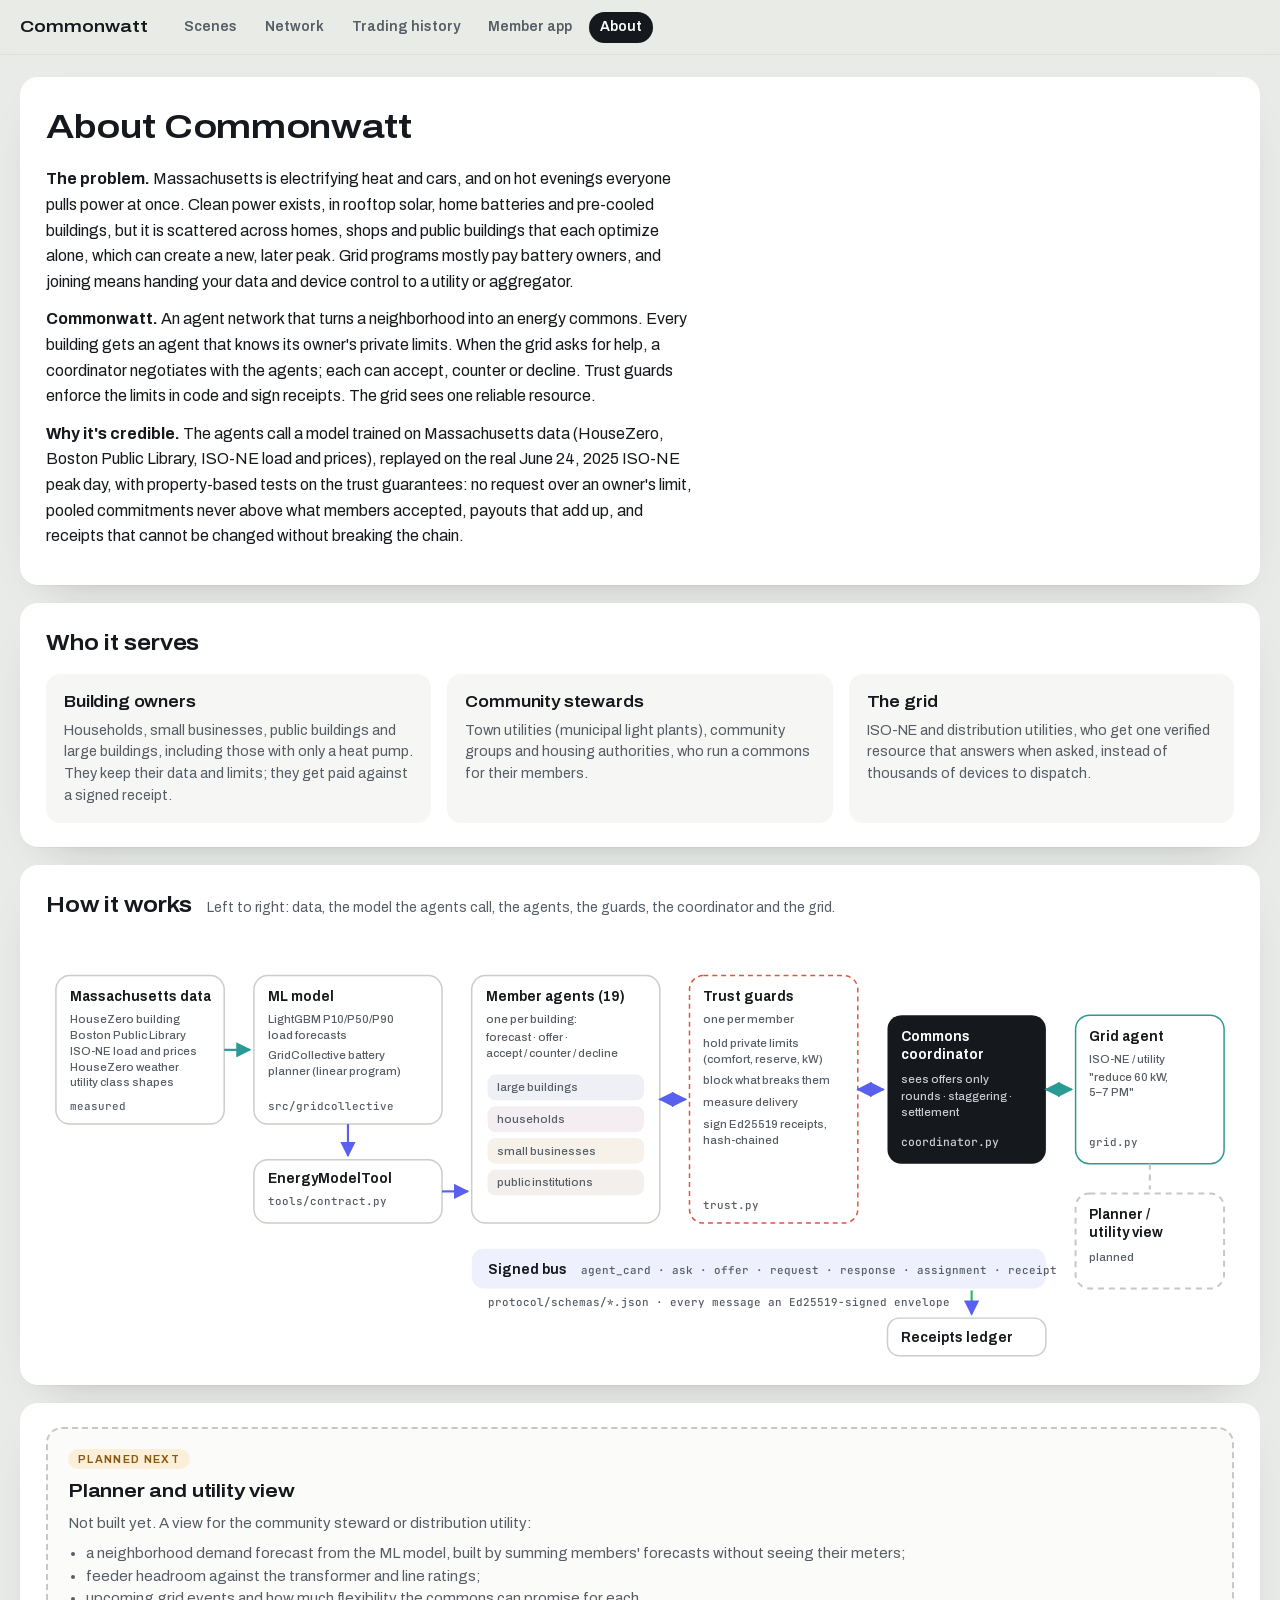
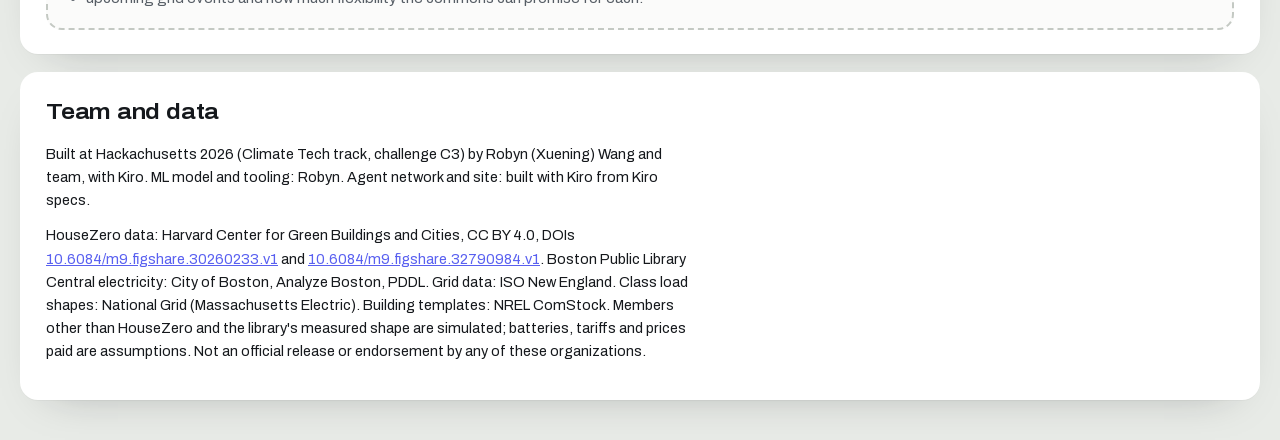
==== app/about.html @ db730e11 "Spec task 9: About page with problem, architecture diagram (inline SVG), planned-next card and credi" ====
<!doctype html>
<html lang="en">
<head>
<meta charset="utf-8">
<meta name="viewport" content="width=device-width, initial-scale=1">
<title>Commonwatt · About</title>
<link rel="stylesheet" href="story.css">
<script src="nav.js"></script>
<style>
.prose { max-width:72ch; font-size:16px; line-height:1.6; }
.prose p { margin:0 0 12px; }
.three { display:grid; grid-template-columns:repeat(3, 1fr); gap:16px; }
.three div { background:#f6f7f5; border-radius:14px; padding:16px 18px; }
.three h3 { font-size:16px; margin-bottom:6px; }
.three p { margin:0; color:var(--ink-2); font-size:14.5px; }
.arch { width:100%; height:auto; display:block; }
.arch .box { fill:#fff; stroke:#c9cec8; stroke-width:1.5; }
.arch .boxk { fill:#15181c; }
.arch .t { font:650 14px var(--display); fill:var(--ink); }
.arch .tk { font:650 14px var(--display); fill:#fff; }
.arch .s { font:500 11.5px var(--display); fill:var(--ink-2); }
.arch .sk { font:500 11.5px var(--display); fill:#c9cdd2; }
.arch .m { font:500 11px var(--mono); fill:var(--ink-2); }
.arch .link { fill:none; stroke-width:2.2; }
.arch .dash { stroke-dasharray:6 5; }
.planned { border:2px dashed #c4c9c3; border-radius:16px; padding:18px 20px; background:#fbfbfa; }
.planned .tag { display:inline-block; font:650 11px var(--display); letter-spacing:.12em; text-transform:uppercase; color:#8a5a12; background:#fbefd9; border-radius:999px; padding:4px 10px; margin-bottom:8px; }
.planned ul { margin:8px 0 0; padding-left:18px; color:var(--ink-2); }
.diagram-scroll { overflow-x:auto; }
.diagram-scroll svg { min-width:860px; }
@media (max-width:900px) { .three { grid-template-columns:1fr; } }
</style>
</head>
<body>
<div class="wrap">
  <section class="card">
    <h1 style="font-size:clamp(24px,3vw,34px);font-weight:640;font-stretch:115%;margin-bottom:14px">About Commonwatt</h1>
    <div class="prose">
      <p><b>The problem.</b> Massachusetts is electrifying heat and cars, and on hot evenings everyone pulls power at once.
        Clean power exists, in rooftop solar, home batteries and pre-cooled buildings, but it is scattered across homes,
        shops and public buildings that each optimize alone, which can create a new, later peak. Grid programs mostly pay
        battery owners, and joining means handing your data and device control to a utility or aggregator.</p>
      <p><b>Commonwatt.</b> An agent network that turns a neighborhood into an energy commons. Every building gets an agent
        that knows its owner's private limits. When the grid asks for help, a coordinator negotiates with the agents; each
        can accept, counter or decline. Trust guards enforce the limits in code and sign receipts. The grid sees one
        reliable resource.</p>
      <p><b>Why it's credible.</b> The agents call a model trained on Massachusetts data (HouseZero, Boston Public Library,
        ISO-NE load and prices), replayed on the real June 24, 2025 ISO-NE peak day, with property-based tests on the trust
        guarantees: no request over an owner's limit, pooled commitments never above what members accepted, payouts that
        add up, and receipts that cannot be changed without breaking the chain.</p>
    </div>
  </section>

  <section class="card">
    <div class="sec-head"><h2>Who it serves</h2></div>
    <div class="three">
      <div><h3>Building owners</h3><p>Households, small businesses, public buildings and large buildings, including those with only a heat pump. They keep their data and limits; they get paid against a signed receipt.</p></div>
      <div><h3>Community stewards</h3><p>Town utilities (municipal light plants), community groups and housing authorities, who run a commons for their members.</p></div>
      <div><h3>The grid</h3><p>ISO-NE and distribution utilities, who get one verified resource that answers when asked, instead of thousands of devices to dispatch.</p></div>
    </div>
  </section>

  <section class="card" aria-labelledby="archTitle">
    <div class="sec-head"><h2 id="archTitle">How it works</h2><p>Left to right: data, the model the agents call, the agents, the guards, the coordinator and the grid.</p></div>
    <div class="diagram-scroll">
    <svg class="arch" viewBox="0 0 1200 430" role="img" aria-labelledby="archDesc">
      <desc id="archDesc">Architecture: Massachusetts data feeds the ML model (LightGBM forecasts and the GridCollective battery planner). Member agents call it through the EnergyModelTool contract. Each member agent sits behind a trust guard that holds private limits and signs hash-chained receipts. Guards talk to the commons coordinator, which answers the grid agent's asks. All messages travel on a signed bus as seven protocol messages; receipts go to a ledger. A planned planner and utility view is shown dashed.</desc>
      <defs>
        <marker id="ar" viewBox="0 0 10 10" refX="9" refY="5" markerWidth="7" markerHeight="7" orient="auto-start-reverse"><path d="M0 0L10 5L0 10z" fill="#5960f0"/></marker>
        <marker id="ag" viewBox="0 0 10 10" refX="9" refY="5" markerWidth="7" markerHeight="7" orient="auto-start-reverse"><path d="M0 0L10 5L0 10z" fill="#2a9a95"/></marker>
      </defs>
      <!-- data -->
      <rect class="box" x="10" y="40" width="170" height="150" rx="14"/>
      <text class="t" x="24" y="66">Massachusetts data</text>
      <text class="s" x="24" y="88">HouseZero building</text><text class="s" x="24" y="104">Boston Public Library</text>
      <text class="s" x="24" y="120">ISO-NE load and prices</text><text class="s" x="24" y="136">HouseZero weather</text>
      <text class="s" x="24" y="152">utility class shapes</text>
      <text class="m" x="24" y="176">measured</text>
      <!-- model -->
      <rect class="box" x="210" y="40" width="190" height="150" rx="14"/>
      <text class="t" x="224" y="66">ML model</text>
      <text class="s" x="224" y="88">LightGBM P10/P50/P90</text><text class="s" x="224" y="104">load forecasts</text>
      <text class="s" x="224" y="124">GridCollective battery</text><text class="s" x="224" y="140">planner (linear program)</text>
      <text class="m" x="224" y="176">src/gridcollective</text>
      <!-- contract -->
      <rect class="box" x="210" y="226" width="190" height="64" rx="14"/>
      <text class="t" x="224" y="250">EnergyModelTool</text>
      <text class="m" x="224" y="272">tools/contract.py</text>
      <!-- members -->
      <rect class="box" x="430" y="40" width="190" height="250" rx="14"/>
      <text class="t" x="444" y="66">Member agents (19)</text>
      <text class="s" x="444" y="88">one per building:</text>
      <text class="s" x="444" y="106">forecast · offer ·</text><text class="s" x="444" y="122">accept / counter / decline</text>
      <g transform="translate(446 140)">
        <rect x="0" y="0" width="158" height="26" rx="8" fill="#eef0f6"/><text class="s" x="10" y="17">large buildings</text>
        <rect x="0" y="32" width="158" height="26" rx="8" fill="#f4eef2"/><text class="s" x="10" y="49">households</text>
        <rect x="0" y="64" width="158" height="26" rx="8" fill="#f6f2ea"/><text class="s" x="10" y="81">small businesses</text>
        <rect x="0" y="96" width="158" height="26" rx="8" fill="#f2efec"/><text class="s" x="10" y="113">public institutions</text>
      </g>
      <!-- guards -->
      <rect class="box" x="650" y="40" width="170" height="250" rx="14" style="stroke:#dd5541;stroke-dasharray:5 4"/>
      <text class="t" x="664" y="66">Trust guards</text>
      <text class="s" x="664" y="88">one per member</text>
      <text class="s" x="664" y="112">hold private limits</text><text class="s" x="664" y="128">(comfort, reserve, kW)</text>
      <text class="s" x="664" y="150">block what breaks them</text>
      <text class="s" x="664" y="172">measure delivery</text>
      <text class="s" x="664" y="194">sign Ed25519 receipts,</text><text class="s" x="664" y="210">hash-chained</text>
      <text class="m" x="664" y="276">trust.py</text>
      <!-- coordinator -->
      <rect class="boxk" x="850" y="80" width="160" height="150" rx="14"/>
      <text class="tk" x="864" y="106">Commons</text><text class="tk" x="864" y="124">coordinator</text>
      <text class="sk" x="864" y="148">sees offers only</text>
      <text class="sk" x="864" y="166">rounds · staggering ·</text><text class="sk" x="864" y="182">settlement</text>
      <text class="sk" x="864" y="212" style="font-family:var(--mono)">coordinator.py</text>
      <!-- grid -->
      <rect class="box" x="1040" y="80" width="150" height="150" rx="14" style="stroke:#2a9a95"/>
      <text class="t" x="1054" y="106">Grid agent</text>
      <text class="s" x="1054" y="128">ISO-NE / utility</text>
      <text class="s" x="1054" y="146">"reduce 60 kW,</text><text class="s" x="1054" y="162">5–7 PM"</text>
      <text class="m" x="1054" y="212">grid.py</text>
      <!-- arrows -->
      <path class="link" stroke="#2a9a95" d="M180 115 H206" marker-end="url(#ag)"/>
      <path class="link" stroke="#5960f0" d="M305 190 V222" marker-end="url(#ar)"/>
      <path class="link" stroke="#5960f0" d="M400 258 H426" marker-end="url(#ar)"/>
      <path class="link" stroke="#5960f0" d="M620 165 H646" marker-start="url(#ar)" marker-end="url(#ar)"/>
      <path class="link" stroke="#5960f0" d="M820 155 H846" marker-start="url(#ar)" marker-end="url(#ar)"/>
      <path class="link" stroke="#2a9a95" d="M1010 155 H1036" marker-start="url(#ag)" marker-end="url(#ag)"/>
      <!-- bus and ledger -->
      <rect x="430" y="316" width="580" height="40" rx="12" fill="#eef0fe"/>
      <text class="t" x="446" y="341">Signed bus</text>
      <text class="m" x="540" y="341">agent_card · ask · offer · request · response · assignment · receipt</text>
      <text class="m" x="446" y="374">protocol/schemas/*.json · every message an Ed25519-signed envelope</text>
      <rect class="box" x="850" y="386" width="160" height="38" rx="12"/>
      <text class="t" x="864" y="410">Receipts ledger</text>
      <path class="link" stroke="#2db862" d="M935 358 V382" marker-end="url(#ar)"/>
      <!-- planned -->
      <rect x="1040" y="260" width="150" height="96" rx="14" fill="none" stroke="#c4c9c3" stroke-width="2" class="dash"/>
      <text class="t" x="1054" y="286">Planner /</text><text class="t" x="1054" y="304">utility view</text>
      <text class="s" x="1054" y="328">planned</text>
      <path class="link dash" stroke="#c4c9c3" d="M1115 230 V256"/>
    </svg>
    </div>
  </section>

  <section class="card">
    <div class="planned">
      <span class="tag">Planned next</span>
      <h2 style="font-size:19px">Planner and utility view</h2>
      <p style="margin:6px 0 0;color:var(--ink-2)">Not built yet. A view for the community steward or distribution utility:</p>
      <ul>
        <li>a neighborhood demand forecast from the ML model, built by summing members' forecasts without seeing their meters;</li>
        <li>feeder headroom against the transformer and line ratings;</li>
        <li>upcoming grid events and how much flexibility the commons can promise for each.</li>
      </ul>
    </div>
  </section>

  <section class="card">
    <div class="sec-head"><h2>Team and data</h2></div>
    <div class="prose" style="font-size:14.5px">
      <p>Built at Hackachusetts 2026 (Climate Tech track, challenge C3) by Robyn (Xuening) Wang and team, with Kiro.
        ML model and tooling: Robyn. Agent network and site: built with Kiro from Kiro specs.</p>
      <p>HouseZero data: Harvard Center for Green Buildings and Cities, CC BY 4.0, DOIs
        <a href="https://doi.org/10.6084/m9.figshare.30260233.v1">10.6084/m9.figshare.30260233.v1</a> and
        <a href="https://doi.org/10.6084/m9.figshare.32790984.v1">10.6084/m9.figshare.32790984.v1</a>.
        Boston Public Library Central electricity: City of Boston, Analyze Boston, PDDL. Grid data: ISO New England.
        Class load shapes: National Grid (Massachusetts Electric). Building templates: NREL ComStock.
        Members other than HouseZero and the library's measured shape are simulated; batteries, tariffs and prices paid
        are assumptions. Not an official release or endorsement by any of these organizations.</p>
    </div>
  </section>
</div>
</body>
</html>
---- app/story.css ----
@font-face { font-family: "Archivo"; src: url("vendor/fonts/archivo-vf.woff2") format("woff2");
  font-weight: 400 700; font-stretch: 62% 125%; font-display: swap; }
@font-face { font-family: "JetBrains Mono"; src: url("vendor/fonts/jetbrains-mono-vf.woff2") format("woff2");
  font-weight: 400 700; font-display: swap; }

:root {
  --page:#e8ebe7; --card:#ffffff; --ink:#15181c; --ink-2:#565d65; --ink-3:#8a9097; --hair:#dde1dc;
  --solar:#2db862; --battery:#e09a2c; --grid:#2a9a95; --strain:#dd5541; --signal:#5960f0;
  --k-large:#7f93ad; --k-household:#b48aa6; --k-small:#c8ad7a; --k-public:#94877a;
  --display:"Archivo","Helvetica Neue",Arial,sans-serif;
  --mono:"JetBrains Mono",ui-monospace,"SF Mono",Menlo,Consolas,monospace;
  --shadow:0 1px 0 rgba(20,24,28,.03), 0 18px 44px -30px rgba(20,24,28,.35);
  /* clay materials */
  --ft:#ffffff; --fl:#ebece9; --fr:#d9dcd8; --edge:rgba(21,24,28,.14); --roofA:#e2e4e0; --roofB:#f4f5f2;
  --pv:#2a2e35; --pvedge:#4b525c; --win:#cdd4d9; --glass:#bcc5cb; --door:#b9c0c5; --eqt:#fbfbfa; --eql:#e5e7e3;
  --eqr:#cfd2ce; --fan:#9ea5ab; --awning:#c9d0c9;
  color-scheme: light;
}
* { box-sizing: border-box; }
html { -webkit-text-size-adjust: 100%; }
body { margin:0; background:var(--page); color:var(--ink); font:15px/1.5 var(--display); }
.wrap { max-width:1280px; margin:0 auto; padding:22px 20px 40px; display:grid; gap:18px; }
h1, h2, h3 { font-stretch:112%; letter-spacing:-.01em; margin:0; }
h2 { font-size:22px; font-weight:650; }
h3 { font-size:14px; font-weight:620; }
.mono, code, pre { font-family:var(--mono); }
code { font-size:.92em; background:#f2f4f1; border-radius:5px; padding:1px 5px; }
a { color:var(--signal); }
:focus-visible { outline:2px solid var(--signal); outline-offset:2px; border-radius:4px; }
.card { background:var(--card); border-radius:18px; padding:24px 26px; box-shadow:var(--shadow); min-width:0; }
.sec-head { display:flex; flex-wrap:wrap; align-items:baseline; gap:4px 16px; margin-bottom:14px; }
.sec-head p { margin:0; color:var(--ink-2); font-size:14px; }
.sub { color:var(--ink-3); font-weight:500; font-size:12px; margin-left:6px; font-stretch:100%; }
.pill { display:inline-block; font:500 11px/1 var(--mono); padding:4px 8px; border-radius:999px; vertical-align:middle; white-space:nowrap; }
.pill.measured { background:#e3f5ea; color:#1d7a43; }
.pill.simulated { background:#e9eafe; color:#3f45c2; }
.pill.assumption { background:#fbefd9; color:#8a5a12; }
.sr-note { position:absolute; width:1px; height:1px; overflow:hidden; clip:rect(0 0 0 0); white-space:nowrap; }

/* top bar */
.top { display:flex; flex-wrap:wrap; align-items:center; gap:10px 14px; }
.brand { font-size:24px; font-weight:680; font-stretch:118%; letter-spacing:-.02em; margin-right:6px; }
.chips { display:flex; flex-wrap:wrap; gap:6px; }
.chip { background:#fff; border-radius:999px; padding:5px 11px; font-size:12.5px; color:var(--ink-2); box-shadow:0 1px 2px rgba(20,24,28,.06); }
.chip b { color:var(--ink); font-weight:600; }
.story-link { margin-left:auto; font-weight:600; font-size:14px; text-decoration:none; background:var(--ink); color:#fff; padding:8px 14px; border-radius:999px; }

/* hero */
.hero h1 { font-size:clamp(24px, 3.2vw, 38px); line-height:1.12; font-weight:640; font-stretch:115%; max-width:36ch; text-wrap:balance; }
.hero-stats { display:grid; grid-template-columns:repeat(3, 1fr); gap:16px; margin-top:22px; }
.stat { background:#f6f7f5; border-radius:14px; padding:16px 18px 14px; }
.stat .num { font:650 clamp(30px, 4vw, 44px)/1.05 var(--mono); letter-spacing:-.02em; }
.stat .num .unit { font-size:.5em; font-weight:500; color:var(--ink-2); margin-left:4px; }
.stat .num .arrow { color:var(--ink-3); font-weight:400; margin:0 .15em; }
.stat .lab { margin-top:6px; font-weight:600; }
.stat p { margin:4px 0 10px; color:var(--ink-2); font-size:14px; }
.stat.s1 .num { color:var(--solar); } .stat.s2 .num .from { color:var(--strain); } .stat.s2 .num .to { color:var(--solar); }

/* context strip */
.strip { padding:16px 22px; }
.strip-head { display:flex; flex-wrap:wrap; align-items:baseline; gap:4px 16px; }
.strip-head h2 { font-size:16px; }
.strip-head p { margin:0; color:var(--ink-2); font-size:13.5px; }
.sparks { display:grid; grid-template-columns:repeat(3, 1fr); gap:16px; margin-top:10px; }
.spark { display:grid; gap:2px; }
.spark .t { font-size:12.5px; color:var(--ink-2); display:flex; gap:8px; align-items:center; flex-wrap:wrap; }
.spark .v { font:600 15px var(--mono); }
.spark svg { width:100%; height:46px; display:block; }

/* main chart */
.chart-fig { margin:0; }
.main-chart { height:400px; overflow:hidden; }
.legend-row { display:flex; flex-wrap:wrap; gap:8px 18px; font-size:13px; color:var(--ink-2); margin-top:6px; }
.legend-row span::before { content:""; display:inline-block; width:22px; height:0; border-top:3px solid currentColor; margin-right:7px; vertical-align:middle; }
.legend-row .alone { color:var(--strain); } .legend-row .net { color:var(--solar); }
.legend-row .ref { color:var(--ink-3); } .legend-row .ref::before { border-top-style:dotted; border-top-width:2px; }
.legend-row .win::before { border-top:10px solid rgba(45,184,98,.14); width:16px; }
.legend-row .tou::before { border-top:4px solid rgba(221,85,65,.35); width:16px; }
.legend-row b { color:var(--ink); font-weight:600; }

/* replay */
.replay-grid { display:grid; grid-template-columns:minmax(0, 3fr) minmax(0, 2fr); gap:18px; }
.stage-wrap { background:#f6f7f5; border-radius:14px; padding:6px; }
#stage { width:100%; height:auto; display:block; }
.state-legend { display:flex; flex-wrap:wrap; gap:6px 12px; padding:4px 10px 8px; font-size:12px; color:var(--ink-2); }
.state-legend i { display:inline-block; width:11px; height:11px; border-radius:50%; border:2.5px solid; margin-right:5px; vertical-align:-1px; background:#fff; }
.happening { display:flex; flex-direction:column; gap:12px; min-width:0; }
.hap-clock { display:flex; gap:10px; align-items:baseline; font:500 13px var(--mono); color:var(--ink-3); }
.hap-clock #hapClock { font:600 22px var(--mono); color:var(--ink); }
.hap-sentence { font-size:19px; line-height:1.3; font-weight:600; min-height:2.6em; text-wrap:pretty; }
.hap-cards { display:grid; gap:10px; }
.kcard { display:grid; grid-template-columns:54px 1fr; gap:4px 12px; padding:12px 14px; border-radius:12px; background:#fff; border:1px solid var(--hair); box-shadow:0 10px 24px -20px rgba(20,24,28,.5); }
.kcard.old { opacity:.55; box-shadow:none; }
.kcard svg { grid-row:span 3; width:54px; height:46px; }
.kcard .kt { font-size:11px; font-weight:650; letter-spacing:.1em; text-transform:uppercase; }
.kcard .kh { font-weight:620; font-size:15px; line-height:1.3; }
.kcard .kw { font-size:13.5px; color:var(--ink-2); }
.kcard.counter .kt { color:#a86b10; } .kcard.decline .kt, .kcard.blocked .kt { color:var(--strain); }
.kcard.private .kt { color:var(--ink-2); } .kcard.join .kt, .kcard.ask .kt { color:var(--signal); }
.kcard.committed .kt, .kcard.receipts .kt { color:#1d8a4a; }
.pooled { margin-top:16px; }
.pooled-head { display:flex; justify-content:space-between; font-size:13px; font-weight:600; margin-bottom:6px; }
.pooled-bar { position:relative; height:22px; border-radius:8px; background:#eef0ed; overflow:visible; }
.pooled-fill { position:absolute; inset:0 auto 0 0; display:flex; border-radius:8px; overflow:hidden; width:100%; }
.pooled-fill i { display:block; height:100%; transition:width .5s ease; border-right:1px solid rgba(255,255,255,.7); }
.ptick { position:absolute; top:-5px; bottom:-5px; width:0; border-left:1.5px solid var(--ink); }
.ptick span { position:absolute; left:4px; white-space:nowrap; font:500 10.5px var(--mono); color:var(--ink-2); }
.ptick span.end { left:auto; right:4px; }
.ptick.target { border-left:2px dashed var(--ink-3); }
#pooledTicks { position:absolute; inset:0; }
.pooled-legend { display:flex; flex-wrap:wrap; gap:4px 14px; font-size:12px; color:var(--ink-2); margin-top:52px; }
.pooled-legend i { display:inline-block; width:10px; height:10px; border-radius:3px; margin-right:5px; vertical-align:-1px; }
.timeline { margin-top:14px; display:grid; gap:10px; }
.controls { display:flex; flex-wrap:wrap; gap:8px; align-items:center; }
.controls button, .controls select { font:600 13.5px var(--display); color:var(--ink); background:#fff; border:1px solid #cfd4ce; border-radius:999px; padding:7px 14px; cursor:pointer; }
.controls button.primary { background:var(--ink); color:#fff; border-color:var(--ink); min-width:80px; }
.controls .speed { font-size:13px; color:var(--ink-2); display:flex; gap:6px; align-items:center; }
.controls #bEnd { margin-left:auto; }
.scrub { position:relative; }
.scrub input[type=range] { width:100%; accent-color:var(--ink); margin:0; }
.chap-ticks { position:relative; height:8px; margin:0 8px; }
.chap-ticks i { position:absolute; top:0; width:2px; height:8px; background:var(--ink-3); transform:translateX(-1px); }
.chapters { display:grid; grid-template-columns:repeat(auto-fit, minmax(92px, 1fr)); gap:6px; margin-top:6px; }
.chap { font:600 12px/1.2 var(--display); color:var(--ink-2); background:#f6f7f5; border:1px solid transparent; border-radius:10px; padding:6px 8px; cursor:pointer; text-align:left; }
.chap:hover { border-color:#cfd4ce; }
.chap.on { color:#fff; background:var(--ink); }
.chap .ct { display:block; font:500 10.5px var(--mono); color:inherit; opacity:.75; margin-top:2px; }
.fulllog { margin-top:14px; border-top:1px solid var(--hair); padding-top:10px; }
.fulllog summary { cursor:pointer; font-weight:600; font-size:14px; }
.filter { display:block; margin:10px 0; font-size:13px; color:var(--ink-2); }
.lgroup h4 { margin:12px 0 4px; font-size:12px; letter-spacing:.08em; text-transform:uppercase; color:var(--ink-3); }
.lrow { display:grid; grid-template-columns:46px 92px minmax(0, 1fr) 120px; gap:8px; align-items:baseline; font:12px/1.5 var(--mono); padding:2px 0; border-bottom:1px solid #f0f2ef; }
.lrow .ty { font-size:10.5px; padding:1px 6px; border-radius:6px; background:#f0f2ef; color:var(--ink-2); text-align:center; }
.lrow .ty.counter { background:#fbefd9; color:#8a5a12; } .lrow .ty.blocked, .lrow .ty.decline { background:#fbe3df; color:#a8321f; }
.lrow .ty.accept, .lrow .ty.receipt, .lrow .ty.pooled { background:#e3f5ea; color:#1d7a43; }
.lrow .ty.join, .lrow .ty.ask { background:#e9eafe; color:#3f45c2; }
.lrow .tx { overflow-wrap:anywhere; } .lrow .sg { color:var(--ink-3); overflow:hidden; text-overflow:ellipsis; }

/* stage svg */
#stage .clabel { font:650 12px var(--display); fill:var(--ink-2); letter-spacing:.06em; text-transform:uppercase; }
#stage .mlabel { font:500 11px var(--mono); fill:var(--ink-2); text-anchor:middle; }
#stage .nlabel { font:600 12px var(--display); fill:var(--ink); text-anchor:middle; }
#stage .nsub { font:500 10px var(--mono); fill:var(--ink-3); text-anchor:middle; }
#stage .ring { fill:#fff; stroke:#c4c9c3; stroke-width:2.5; transition:stroke .35s ease; }
#stage .ring.offered { stroke:var(--signal); } #stage .ring.accepted { stroke:var(--solar); }
#stage .ring.countered { stroke:var(--battery); } #stage .ring.declined { stroke:#a4aaa3; }
#stage .ring.blocked { stroke:var(--strain); stroke-width:3.5; }
#stage .guard { fill:none; stroke:transparent; stroke-width:1.5; stroke-dasharray:3 3; }
#stage .guard.private { stroke:#8a9097; } #stage .guard.blocked { stroke:var(--strain); stroke-dasharray:none; stroke-width:2; }
#stage .slash { stroke:#a4aaa3; stroke-width:2.5; stroke-linecap:round; }
#stage .badge rect { fill:var(--solar); } #stage .badge text { font:700 9px var(--mono); fill:#fff; text-anchor:middle; }
#stage .member { transition:opacity .4s ease; }
#stage .member.hidden { opacity:0; }
#stage .member.pop { animation:pop .7s cubic-bezier(.2,1.5,.4,1) both; }
#stage .arc { fill:none; stroke-width:2; stroke-linecap:round; transition:opacity .6s ease; }
#stage .arc.fade { opacity:.0; }
#stage .dot { stroke:#fff; stroke-width:1.5; }
#stage .pulse { fill:none; stroke-width:2; }
#stage .coord { fill:var(--signal); } #stage .coordhub { fill:#fff; }
#stage .utility { fill:#fff; stroke:#c4c9c3; stroke-width:2; }
#stage .gridnode { fill:#fff; stroke:var(--grid); stroke-width:2.5; }
@keyframes pop { from { opacity:0; transform:scale(.3); } to { opacity:1; transform:scale(1); } }
#stage .member.pop { transform-box:fill-box; transform-origin:center; }
/* clay materials (stage, cards, big glyph) */
svg .ft { fill:var(--ft); } svg .fl { fill:var(--fl); } svg .fr { fill:var(--fr); }
svg .ft, svg .fl, svg .fr, svg .roofA, svg .roofB { stroke:var(--edge); stroke-width:.6; stroke-linejoin:round; }
svg .eq.ft { fill:var(--eqt); } svg .eq.fl { fill:var(--eql); } svg .eq.fr { fill:var(--eqr); }
svg .roofA { fill:var(--roofA); } svg .roofB { fill:var(--roofB); }
svg .pv { fill:var(--pv); stroke:var(--pvedge); stroke-width:.4; }
svg .win { fill:var(--win); } svg .glass { fill:var(--glass); } svg .door { fill:var(--door); }
svg .awning { fill:var(--awning); } svg .fan { fill:var(--fan); } svg .gshadow { fill:#1b2026; opacity:.10; }

/* inside one building */
.picker { display:grid; gap:8px; margin-bottom:16px; }
.pgroup { display:flex; flex-wrap:wrap; gap:6px; align-items:center; }
.pgroup .pk { font-size:11.5px; font-weight:650; letter-spacing:.08em; text-transform:uppercase; color:var(--ink-3); width:150px; }
.pchip { font:500 12.5px var(--mono); border:1px solid #d3d7d2; background:#fff; color:var(--ink); border-radius:999px; padding:4px 10px; cursor:pointer; }
.pchip[aria-pressed=true] { background:var(--ink); color:#fff; border-color:var(--ink); }
.pchip .tag { font:600 10px var(--display); margin-left:5px; text-transform:uppercase; letter-spacing:.06em; }
.pchip .tag.blocked { color:var(--strain); } .pchip .tag.countered { color:#a86b10; }
.pchip[aria-pressed=true] .tag { color:#fff; }
.inside-grid { display:grid; grid-template-columns:1fr 260px 1fr; gap:18px; align-items:center; }
.leaves, .stays { background:#f6f7f5; border-radius:14px; padding:14px 16px; align-self:stretch; }
.stays { background:#f1f2f0; }
.leaves h3, .stays h3 { margin-bottom:8px; display:flex; align-items:center; gap:6px; flex-wrap:wrap; }
.stays .lock { color:var(--ink-2); }
dl { margin:0; display:grid; gap:8px; }
dl div { display:grid; grid-template-columns:minmax(0,1fr) auto; gap:10px; border-bottom:1px solid var(--hair); padding-bottom:6px; }
dt { font-size:13px; color:var(--ink-2); }
dd { margin:0; font:600 13.5px var(--mono); text-align:right; }
.arrow-out { margin-top:10px; font-size:12px; color:var(--signal); font-weight:600; text-align:right; }
.arrow-out span { font-size:18px; }
.inside-glyph { text-align:center; }
.inside-glyph svg { width:100%; height:auto; }
.inside-name { font-weight:650; margin-top:-6px; }
.inside-name .pill { margin-left:6px; }
.inside-bottom { display:grid; grid-template-columns:1fr 290px; gap:18px; margin-top:18px; align-items:start; }
.steps { list-style:none; margin:8px 0 0; padding:0; display:flex; flex-wrap:wrap; gap:10px; }
.steps li { flex:1 1 220px; background:#f6f7f5; border-radius:12px; padding:10px 12px; border-left:4px solid #c4c9c3; }
.steps li.accept { border-color:var(--solar); } .steps li.counter { border-color:var(--battery); }
.steps li.decline, .steps li.blocked { border-color:var(--strain); }
.steps .r { font:500 11px var(--mono); color:var(--ink-3); }
.steps .a { font-weight:620; margin:2px 0; }
.steps .w { font-size:13px; color:var(--ink-2); }
.phone { width:290px; border-radius:34px; background:#15181c; padding:10px; box-shadow:0 26px 50px -30px rgba(20,24,28,.6); }
.screen { background:#fff; border-radius:26px; padding:20px 18px 18px; min-height:340px; display:flex; flex-direction:column; gap:10px; }
.screen .app { font-size:11px; letter-spacing:.14em; text-transform:uppercase; color:var(--ink-3); font-weight:650; }
.screen .pay { font:650 36px var(--mono); }
.screen .msg { background:#f3f4f2; border-radius:14px; padding:12px; font-size:14.5px; line-height:1.4; }
.screen .facts { display:flex; gap:6px; flex-wrap:wrap; }
.screen .facts span { font:500 11.5px var(--mono); background:#f3f4f2; border-radius:8px; padding:3px 7px; }
.screen .rc { font:10.5px/1.5 var(--mono); color:var(--ink-3); overflow-wrap:anywhere; }
.screen .ver { display:flex; gap:6px; align-items:center; font-size:13px; font-weight:600; color:#1d8a4a; margin-top:auto; }

/* fairness */
.fair-grid { display:grid; grid-template-columns:minmax(0, 3fr) minmax(0, 2fr); gap:22px; align-items:start; }
.fbar { display:grid; grid-template-columns:150px minmax(0, 1fr); gap:6px 12px; align-items:center; margin-bottom:12px; }
.fbar .fk { font-weight:600; font-size:14px; }
.fbar .ftrack { background:#f0f2ef; border-radius:8px; height:26px; position:relative; }
.fbar .ffill { height:100%; border-radius:8px; }
.fbar .fval { grid-column:2; font:500 12.5px var(--mono); color:var(--ink-2); }
.fbar .fval b { color:var(--ink); }
.callout { background:#e3f5ea; color:#145a31; border-radius:14px; padding:14px 16px; font-weight:620; font-size:16px; }
.honest { color:var(--ink-2); font-size:13.5px; margin:12px 0 0; }

/* methods */
.methods summary { cursor:pointer; display:flex; flex-wrap:wrap; gap:4px 14px; align-items:baseline; list-style:none; }
.methods summary::-webkit-details-marker { display:none; }
.methods summary h2 { font-size:18px; }
.methods summary h2::before { content:"+ "; color:var(--ink-3); }
.methods[open] summary h2::before { content:"− "; }
.methods summary span { color:var(--ink-3); font-size:13px; }
.label-legend { display:grid; gap:6px; margin:14px 0; font-size:13.5px; color:var(--ink-2); }
.methods-grid { display:grid; grid-template-columns:minmax(0, 2fr) minmax(0, 3fr); gap:22px; }
.code { background:#f3f4f2; border-radius:10px; padding:10px 12px; font-size:12.5px; white-space:pre-wrap; }
.table-scroll { overflow-x:auto; }
.methods-grid > *, .fair-grid > *, .inside-grid > *, .inside-bottom > * { min-width:0; }
.methods { overflow:hidden; }
table { width:100%; border-collapse:collapse; font-size:12.5px; }
th, td { text-align:left; padding:5px 6px; border-bottom:1px solid var(--hair); vertical-align:top; }
th { color:var(--ink-3); font-weight:600; }
td.mono { font-family:var(--mono); white-space:nowrap; }
.footnote { color:var(--ink-3); font-size:12px; margin:16px 0 0; }
.missing { max-width:600px; margin:80px auto; background:#fff; border-radius:14px; padding:24px; font-size:18px; text-align:center; }

@media (max-width: 900px) {
  .wrap { padding:14px 12px 30px; gap:14px; }
  .card { padding:18px 16px; border-radius:16px; }
  .hero-stats, .sparks, .replay-grid, .inside-grid, .inside-bottom, .fair-grid, .methods-grid { grid-template-columns:1fr; }
  .story-link { margin-left:0; }
  .main-chart { height:320px; }
  .phone { width:100%; max-width:320px; justify-self:center; }
  .pgroup .pk { width:100%; }
  .lrow { grid-template-columns:42px 80px minmax(0, 1fr); } .lrow .sg { display:none; }
  .fbar { grid-template-columns:1fr; } .fbar .fval { grid-column:1; }
  .chap { font-size:9.5px; } .chap .ct { display:none; }
  .controls #bEnd { margin-left:0; }
}
@media (prefers-reduced-motion: reduce) {
  * { animation:none !important; transition:none !important; }
}
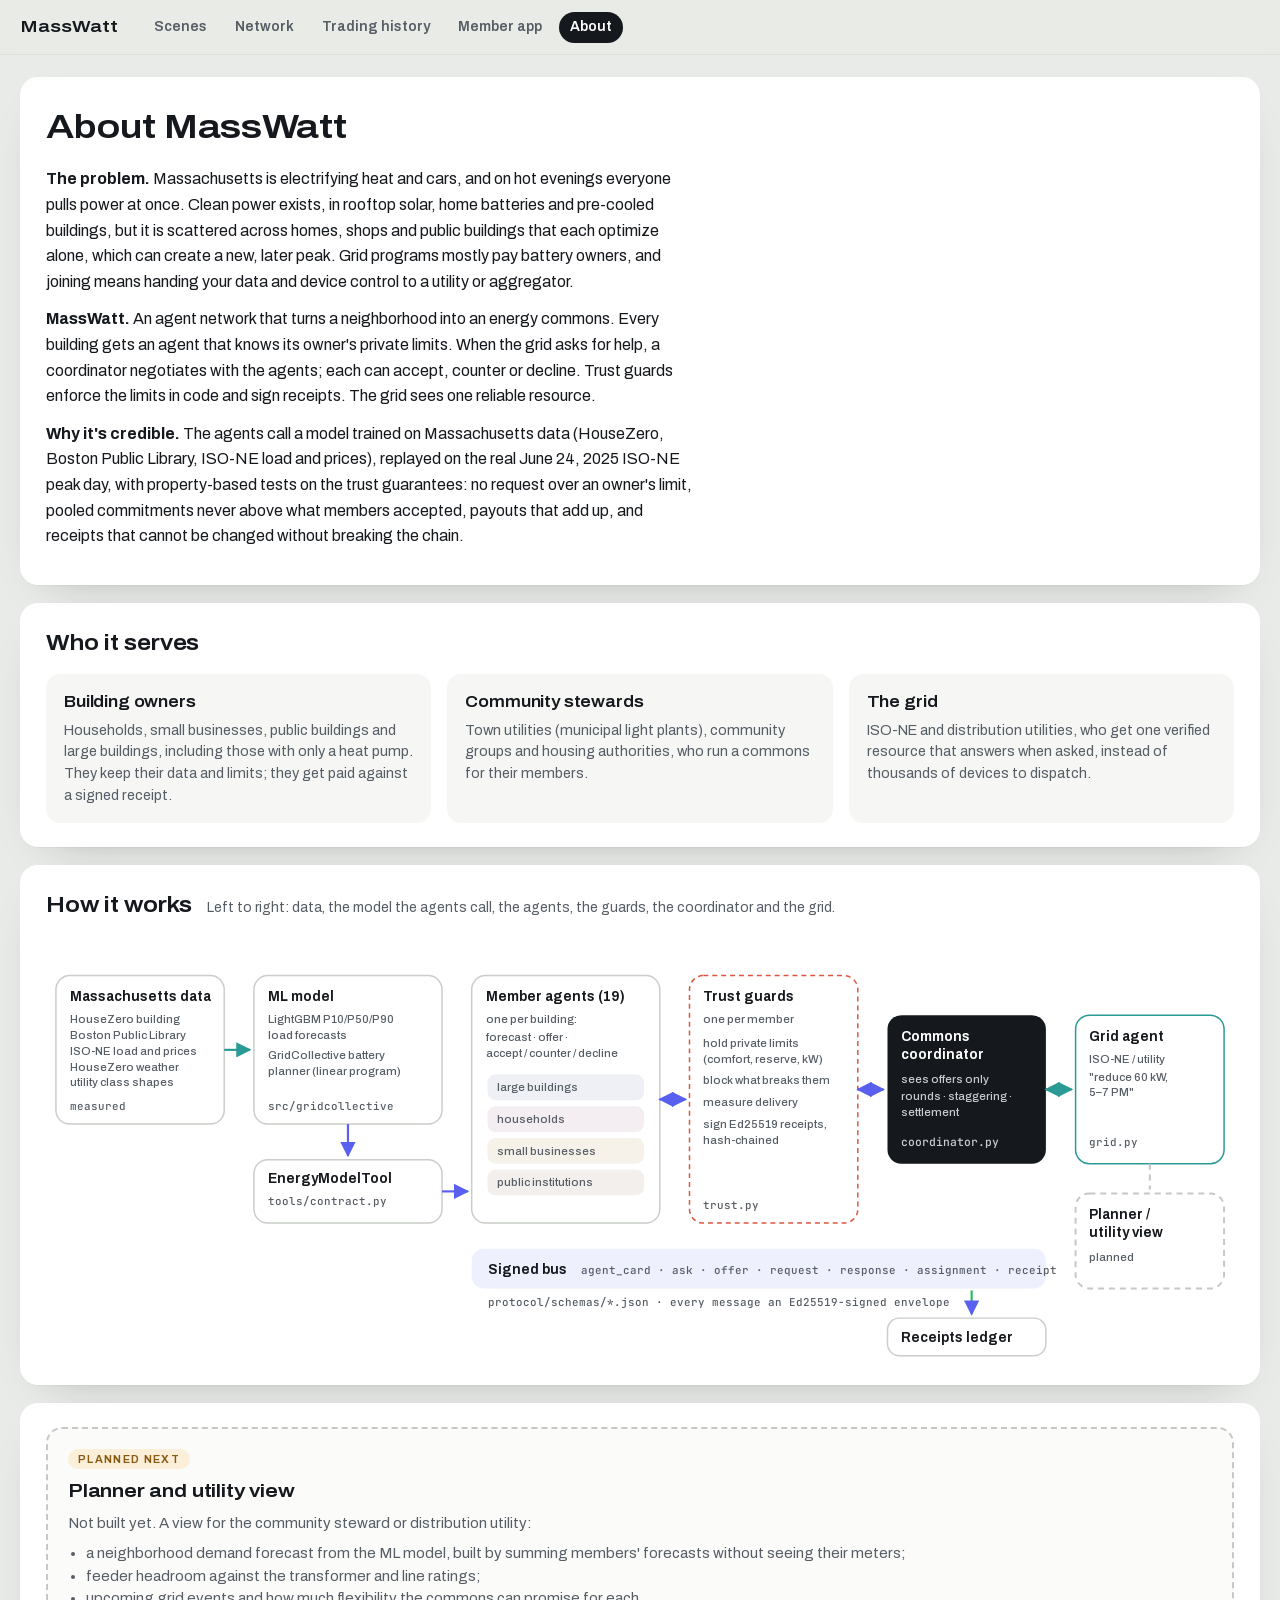
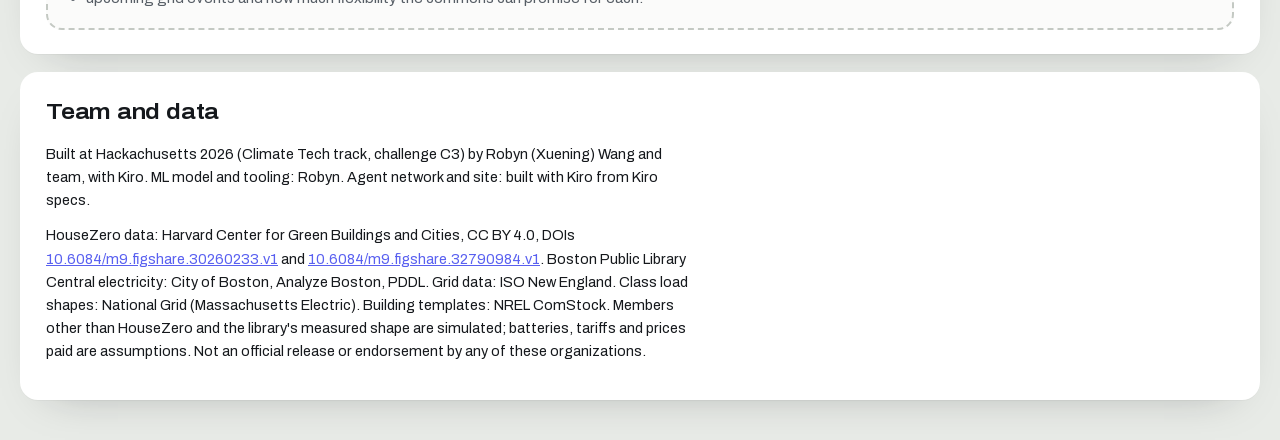
==== commit 132b4610: "Rename to MassWatt; interactive 3D scenes; fly-in hero on the landing page - User-facing name is now" ====
--- a/app/about.html
+++ b/app/about.html
@@ -3,7 +3,7 @@
 <head>
 <meta charset="utf-8">
 <meta name="viewport" content="width=device-width, initial-scale=1">
-<title>Commonwatt · About</title>
+<title>MassWatt · About</title>
 <link rel="stylesheet" href="story.css">
 <script src="nav.js"></script>
 <style>
@@ -34,13 +34,13 @@
 <body>
 <div class="wrap">
   <section class="card">
-    <h1 style="font-size:clamp(24px,3vw,34px);font-weight:640;font-stretch:115%;margin-bottom:14px">About Commonwatt</h1>
+    <h1 style="font-size:clamp(24px,3vw,34px);font-weight:640;font-stretch:115%;margin-bottom:14px">About MassWatt</h1>
     <div class="prose">
       <p><b>The problem.</b> Massachusetts is electrifying heat and cars, and on hot evenings everyone pulls power at once.
         Clean power exists, in rooftop solar, home batteries and pre-cooled buildings, but it is scattered across homes,
         shops and public buildings that each optimize alone, which can create a new, later peak. Grid programs mostly pay
         battery owners, and joining means handing your data and device control to a utility or aggregator.</p>
-      <p><b>Commonwatt.</b> An agent network that turns a neighborhood into an energy commons. Every building gets an agent
+      <p><b>MassWatt.</b> An agent network that turns a neighborhood into an energy commons. Every building gets an agent
         that knows its owner's private limits. When the grid asks for help, a coordinator negotiates with the agents; each
         can accept, counter or decline. Trust guards enforce the limits in code and sign receipts. The grid sees one
         reliable resource.</p>
